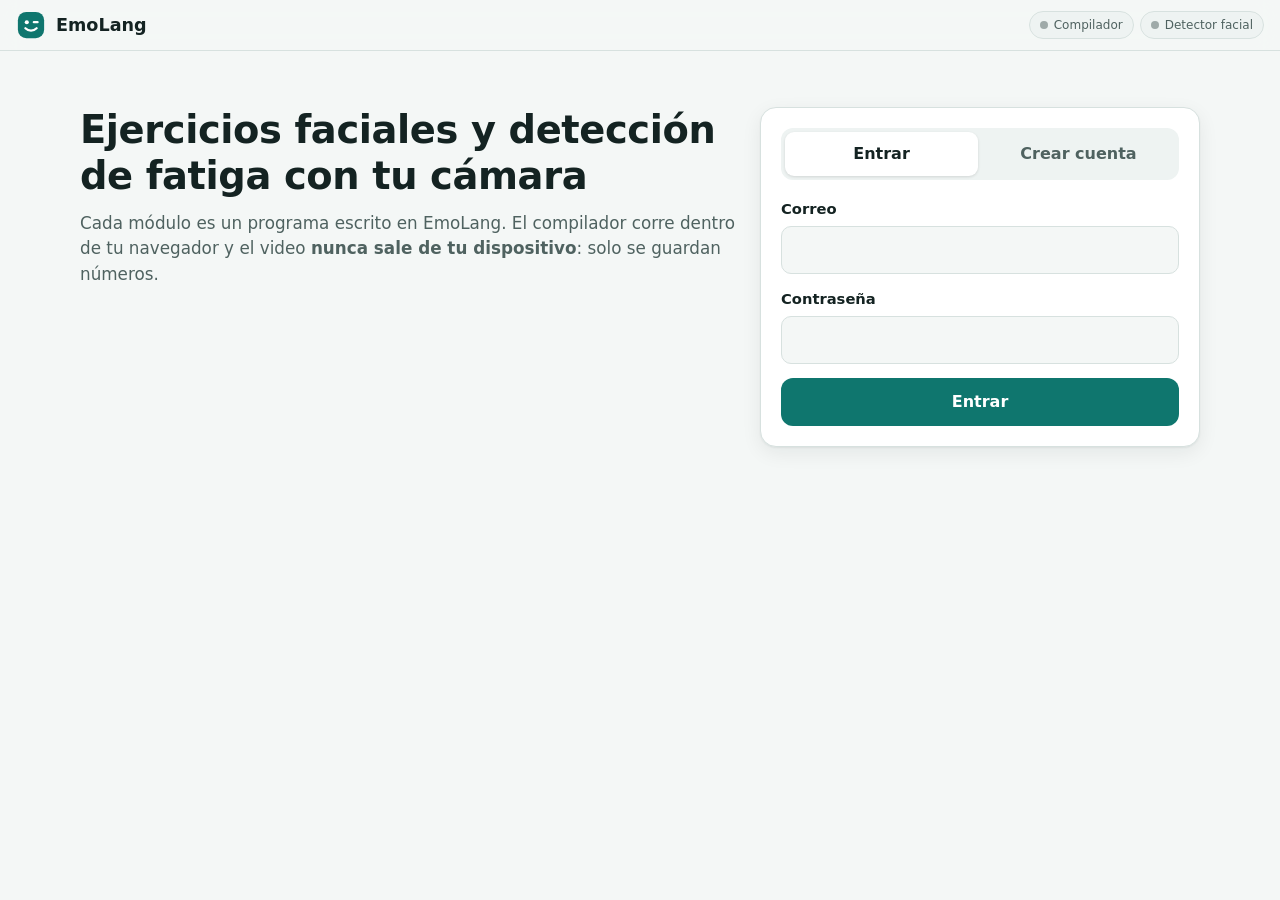
==== web/index.html @ 0f3e488f "Web con backend propio: cámara, terapia y conducción en celular, tablet y PC - emolang/web.py: puent" ====
<!doctype html>
<html lang="es">
<head>
  <meta charset="utf-8">
  <meta name="viewport" content="width=device-width, initial-scale=1, viewport-fit=cover">
  <meta name="version" content="__VERSION__">
  <meta name="description" content="EmoLang: terapia facial y detección de fatiga con la cámara de tu dispositivo. El video nunca sale de tu equipo.">
  <meta name="theme-color" content="#0f766e" media="(prefers-color-scheme: light)">
  <meta name="theme-color" content="#0b1416" media="(prefers-color-scheme: dark)">
  <title>EmoLang</title>
  <link rel="icon" href="icono.svg" type="image/svg+xml">
  <link rel="manifest" href="manifest.webmanifest">
  <link rel="stylesheet" href="estilos.css?v=__VERSION__">
</head>
<body>
  <header class="barra">
    <a class="marca" href="#" data-ir="inicio" aria-label="EmoLang, inicio">
      <svg class="marca__logo" viewBox="0 0 32 32" aria-hidden="true"><use href="#logo"/></svg>
      <span>EmoLang</span>
    </a>
    <div class="barra__derecha">
      <div class="carga" id="carga" aria-live="polite">
        <span class="chip" id="chip-motor" data-estado="cargando">Compilador</span>
        <span class="chip" id="chip-detector" data-estado="cargando">Detector facial</span>
      </div>
      <div class="cuenta" id="cuenta" hidden>
        <span class="cuenta__nombre" id="cuenta-nombre"></span>
        <button class="boton boton--texto boton--chico" id="boton-salir">Salir</button>
      </div>
    </div>
  </header>

  <main>
    <!-- ============================================================ ACCESO -->
    <section id="acceso" class="pantalla" hidden>
      <div class="acceso">
        <div class="acceso__intro">
          <h1>Ejercicios faciales y detección de fatiga con tu cámara</h1>
          <p class="intro__texto">Cada módulo es un programa escrito en EmoLang. El compilador corre dentro de tu navegador y el video <strong>nunca sale de tu dispositivo</strong>: solo se guardan números.</p>
        </div>
        <div class="acceso__tarjeta">
          <div class="pestanas" role="tablist">
            <button role="tab" id="tab-entrar" aria-selected="true" aria-controls="form-entrar">Entrar</button>
            <button role="tab" id="tab-registro" aria-selected="false" aria-controls="form-registro">Crear cuenta</button>
          </div>

          <form id="form-entrar" class="formulario" role="tabpanel" aria-labelledby="tab-entrar" novalidate>
            <label class="campo"><span>Correo</span><input name="correo" type="email" autocomplete="email" required></label>
            <label class="campo"><span>Contraseña</span><input name="contrasena" type="password" autocomplete="current-password" required></label>
            <p class="formulario__error" role="alert" hidden></p>
            <button class="boton boton--primario" type="submit">Entrar</button>
          </form>

          <form id="form-registro" class="formulario" role="tabpanel" aria-labelledby="tab-registro" novalidate hidden>
            <fieldset class="roles">
              <legend>Tipo de usuario</legend>
              <label class="rol">
                <input type="radio" name="rol" value="terapia" required>
                <span class="rol__caja">
                  <svg viewBox="0 0 24 24" aria-hidden="true"><use href="#i-sonrisa"/></svg>
                  <strong>Terapia facial</strong>
                  <small>Rutina de ejercicios y simetría</small>
                </span>
              </label>
              <label class="rol">
                <input type="radio" name="rol" value="conductor" required>
                <span class="rol__caja">
                  <svg viewBox="0 0 24 24" aria-hidden="true"><use href="#i-volante"/></svg>
                  <strong>Conductor</strong>
                  <small>Detección de fatiga y alarmas</small>
                </span>
              </label>
            </fieldset>
            <label class="campo"><span>Nombre</span><input name="nombre" autocomplete="name" maxlength="80" required></label>
            <label class="campo"><span>Correo</span><input name="correo" type="email" autocomplete="email" required></label>
            <label class="campo"><span>Contraseña <small>(mínimo 8 caracteres)</small></span><input name="contrasena" type="password" autocomplete="new-password" minlength="8" required></label>
            <label class="casilla">
              <input type="checkbox" name="consentimiento" required>
              <span>Acepto que se guarden mi nombre, mi correo y los resultados numéricos de mis sesiones. El video nunca se graba ni se envía. Puedo borrar mis datos cuando quiera.</span>
            </label>
            <p class="formulario__error" role="alert" hidden></p>
            <button class="boton boton--primario" type="submit">Crear cuenta</button>
          </form>
        </div>
      </div>
    </section>

    <!-- ============================================================ INICIO -->
    <section id="inicio" class="pantalla" hidden>
      <div class="intro">
        <p class="intro__saludo" id="saludo"></p>
        <h1 id="inicio-titulo">Tu panel</h1>
        <p class="intro__texto" id="inicio-texto"></p>
      </div>

      <div class="tarjetas" id="estadisticas" hidden></div>

      <div class="modulos">
        <article class="modulo" data-modulo="terapia">
          <div class="modulo__icono" aria-hidden="true"><svg viewBox="0 0 24 24"><use href="#i-sonrisa"/></svg></div>
          <h2>Terapia facial</h2>
          <p>Rutina guiada de tres ejercicios: sonreír, levantar las cejas y cerrar los ojos, cinco veces cada uno. Mide qué tan parejo se mueve cada lado de la cara.</p>
          <ul class="modulo__datos">
            <li>15 repeticiones · 3 a 5 minutos</li>
            <li>Simetría izquierda / derecha</li>
          </ul>
          <div class="modulo__acciones">
            <button class="boton boton--primario" data-iniciar="terapia">Comenzar rutina</button>
            <button class="boton boton--texto" data-ver-programa="terapia">Ver programa</button>
          </div>
        </article>

        <article class="modulo" data-modulo="conduccion">
          <div class="modulo__icono modulo__icono--ambar" aria-hidden="true"><svg viewBox="0 0 24 24"><use href="#i-volante"/></svg></div>
          <h2>Conducción</h2>
          <p>Vigila señales de cansancio: ojos cerrados demasiado tiempo, bostezos, cabeceos y mirar a otro lado. Suena una alarma cuando hay riesgo.</p>
          <ul class="modulo__datos">
            <li>Microsueño, bostezo, cabeceo, distracción</li>
            <li>PERCLOS: % del último minuto con ojos cerrados</li>
          </ul>
          <div class="modulo__acciones">
            <button class="boton boton--primario" data-iniciar="conduccion">Comenzar monitoreo</button>
            <button class="boton boton--texto" data-ver-programa="conduccion">Ver programa</button>
          </div>
        </article>
      </div>

      <div class="opciones">
        <label class="interruptor">
          <input type="checkbox" id="opcion-voz" checked>
          <span class="interruptor__pista" aria-hidden="true"></span>
          <span>Guía por voz <small>(útil al cerrar los ojos)</small></span>
        </label>
      </div>

      <section class="historial" id="historial">
        <div class="historial__cabeza">
          <h2 id="historial-titulo">Tus sesiones</h2>
          <button class="boton boton--texto boton--chico" id="borrar-historial">Borrar mis sesiones</button>
        </div>
        <ul class="historial__lista" id="historial-lista"></ul>
        <p class="historial__vacio" id="historial-vacio">Todavía no tienes sesiones guardadas.</p>
      </section>

      <p class="cuenta__borrar"><button class="boton boton--texto boton--chico" id="borrar-cuenta">Borrar mi cuenta y todos mis datos</button></p>

      <p class="aviso">Prototipo académico del proyecto integrador de Lenguajes y Autómatas II (TecNM, Instituto Tecnológico de Oaxaca). El módulo de terapia es un apoyo para dar seguimiento a los ejercicios: no diagnostica ni sustituye a un profesional de la salud. El de conducción no sustituye el descanso.</p>
    </section>

    <!-- ============================================================ SESIÓN -->
    <section id="sesion" class="pantalla" hidden>
      <div class="sesion">
        <div class="escenario" id="escenario">
          <video id="video" playsinline muted></video>
          <canvas id="lienzo" aria-hidden="true"></canvas>
          <div class="escenario__capa" id="capa" hidden>
            <div class="anillo" id="anillo" aria-hidden="true"></div>
            <p id="capa-texto">Preparando…</p>
          </div>
          <div class="alarma" id="alarma" hidden role="alert">
            <svg viewBox="0 0 24 24" aria-hidden="true"><use href="#i-alerta"/></svg>
            <p id="alarma-texto"></p>
          </div>
          <div class="escenario__barra">
            <span class="reloj" id="reloj">0:00</span>
            <button class="boton-icono" id="boton-voz" aria-pressed="true" aria-label="Guía por voz">
              <svg viewBox="0 0 24 24" aria-hidden="true"><use href="#i-voz"/></svg>
            </button>
            <button class="boton-icono" id="boton-recalibrar" aria-label="Volver a calibrar">
              <svg viewBox="0 0 24 24" aria-hidden="true"><use href="#i-recalibrar"/></svg>
            </button>
          </div>
        </div>

        <div class="panel">
          <div class="instruccion" id="instruccion" aria-live="polite">Preparando…</div>

          <!-- terapia -->
          <div class="bloque" id="panel-terapia" hidden>
            <ol class="ejercicios" id="ejercicios"></ol>
          </div>

          <!-- conducción -->
          <div class="bloque" id="panel-conduccion" hidden>
            <div class="estado-conductor" id="estado-conductor" data-estado="normal">
              <span class="estado-conductor__punto" aria-hidden="true"></span>
              <span id="estado-conductor-texto">Atento</span>
            </div>
            <dl class="contadores" id="contadores"></dl>
          </div>

          <div class="bloque">
            <h3 class="bloque__titulo">En este momento</h3>
            <div class="medidores" id="medidores"></div>
          </div>

          <div class="bloque" id="bloque-notas" hidden>
            <h3 class="bloque__titulo">Notas de la sesión</h3>
            <ul class="notas" id="notas"></ul>
          </div>

          <div class="panel__acciones">
            <button class="boton boton--primario" id="boton-terminar">Terminar y ver resultados</button>
          </div>
        </div>
      </div>
    </section>

    <!-- ============================================================ RESULTADOS -->
    <section id="resultados" class="pantalla" hidden>
      <div class="resultados">
        <div class="resultados__cabeza">
          <p class="resultados__fecha" id="res-fecha"></p>
          <h1 id="res-titulo">Resultados</h1>
        </div>
        <div class="tarjetas" id="res-tarjetas"></div>
        <div id="res-detalle"></div>
        <details class="bitacora">
          <summary>Bitácora de eventos (<span id="res-n-eventos">0</span>)</summary>
          <div class="tabla-desliza">
            <table>
              <thead><tr><th scope="col">Tiempo</th><th scope="col">Tipo</th><th scope="col">Detalle</th></tr></thead>
              <tbody id="res-bitacora"></tbody>
            </table>
          </div>
        </details>
        <div class="resultados__acciones">
          <button class="boton boton--primario" id="boton-csv">Descargar bitácora (CSV)</button>
          <button class="boton boton--secundario" id="boton-otra">Otra sesión</button>
          <button class="boton boton--texto" data-ir="inicio">Inicio</button>
        </div>
        <p class="aviso">Se guarda en tu cuenta un resumen numérico de la sesión y su bitácora; nunca el video.</p>
      </div>
    </section>
  </main>

  <dialog class="dialogo" id="dialogo-programa" aria-labelledby="dialogo-titulo">
    <div class="dialogo__cabeza">
      <h2 id="dialogo-titulo">Programa</h2>
      <button class="boton-icono" data-cerrar aria-label="Cerrar"><svg viewBox="0 0 24 24" aria-hidden="true"><use href="#i-cerrar"/></svg></button>
    </div>
    <p class="dialogo__nota">Este es el código EmoLang que el compilador traduce a autómatas y cuádruplas dentro de tu navegador.</p>
    <pre class="codigo"><code id="dialogo-codigo"></code></pre>
  </dialog>

  <dialog class="dialogo" id="dialogo-error" aria-labelledby="error-titulo">
    <div class="dialogo__cabeza">
      <h2 id="error-titulo">No se pudo iniciar</h2>
      <button class="boton-icono" data-cerrar aria-label="Cerrar"><svg viewBox="0 0 24 24" aria-hidden="true"><use href="#i-cerrar"/></svg></button>
    </div>
    <p id="error-texto"></p>
    <div class="dialogo__acciones"><button class="boton boton--primario" data-cerrar>Entendido</button></div>
  </dialog>

  <svg width="0" height="0" style="position:absolute" aria-hidden="true">
    <symbol id="logo" viewBox="0 0 32 32"><rect x="2" y="2" width="28" height="28" rx="9" fill="currentColor"/><circle cx="11.5" cy="13" r="2.2" fill="#fff"/><path d="M19 13h4" stroke="#fff" stroke-width="2.4" stroke-linecap="round"/><path d="M10 19.5c3.4 3.4 8.6 3.4 12 0" fill="none" stroke="#fff" stroke-width="2.4" stroke-linecap="round"/></symbol>
    <symbol id="i-sonrisa" viewBox="0 0 24 24"><circle cx="12" cy="12" r="9" fill="none" stroke="currentColor" stroke-width="1.8"/><circle cx="9" cy="10" r="1.2" fill="currentColor"/><circle cx="15" cy="10" r="1.2" fill="currentColor"/><path d="M8 14.5c2.2 2.4 5.8 2.4 8 0" fill="none" stroke="currentColor" stroke-width="1.8" stroke-linecap="round"/></symbol>
    <symbol id="i-volante" viewBox="0 0 24 24"><circle cx="12" cy="12" r="9" fill="none" stroke="currentColor" stroke-width="1.8"/><circle cx="12" cy="12" r="2.2" fill="none" stroke="currentColor" stroke-width="1.8"/><path d="M3.5 11h6.3M14.2 11h6.3M12 14.2V21" stroke="currentColor" stroke-width="1.8" stroke-linecap="round"/></symbol>
    <symbol id="i-alerta" viewBox="0 0 24 24"><path d="M12 3 2 20h20L12 3Z" fill="none" stroke="currentColor" stroke-width="2" stroke-linejoin="round"/><path d="M12 10v4.5" stroke="currentColor" stroke-width="2" stroke-linecap="round"/><circle cx="12" cy="17.2" r="1.2" fill="currentColor"/></symbol>
    <symbol id="i-voz" viewBox="0 0 24 24"><path d="M4 9.5h3.5L12 5.5v13l-4.5-4H4z" fill="none" stroke="currentColor" stroke-width="1.8" stroke-linejoin="round"/><path d="M15.5 9a4 4 0 0 1 0 6M18 6.5a7.5 7.5 0 0 1 0 11" fill="none" stroke="currentColor" stroke-width="1.8" stroke-linecap="round"/></symbol>
    <symbol id="i-recalibrar" viewBox="0 0 24 24"><path d="M20 12a8 8 0 1 1-2.3-5.6M20 4v4.5h-4.5" fill="none" stroke="currentColor" stroke-width="1.8" stroke-linecap="round" stroke-linejoin="round"/></symbol>
    <symbol id="i-cerrar" viewBox="0 0 24 24"><path d="M6 6l12 12M18 6 6 18" stroke="currentColor" stroke-width="2" stroke-linecap="round"/></symbol>
  </svg>

  <script type="module" src="js/app.js?v=__VERSION__"></script>
</body>
</html>
---- web/estilos.css ----
/* EmoLang web: primero el celular; tablet y PC amplían el diseño. */
:root {
  --fondo: #f4f7f6;
  --superficie: #ffffff;
  --superficie-2: #eef3f2;
  --borde: #d7e1df;
  --texto: #142322;
  --texto-suave: #4f6260;
  --primario: #0f766e;
  --primario-fuerte: #0b5d57;
  --primario-claro: #d5efeb;
  --sobre-primario: #ffffff;
  --ambar: #b45309;
  --ambar-claro: #fdecd2;
  --rojo: #c62828;
  --rojo-claro: #fde4e4;
  --verde: #15803d;
  --sombra: 0 1px 2px rgb(16 35 34 / 6%), 0 6px 20px rgb(16 35 34 / 7%);
  --radio: 16px;
  --radio-chico: 10px;
  --fuente: system-ui, -apple-system, "Segoe UI", Roboto, "Helvetica Neue", Arial, sans-serif;
  --mono: ui-monospace, "SF Mono", "Cascadia Code", Consolas, "Liberation Mono", monospace;
  color-scheme: light;
}

@media (prefers-color-scheme: dark) {
  :root:not([data-theme="light"]) {
    --fondo: #0b1416;
    --superficie: #122023;
    --superficie-2: #18292d;
    --borde: #27403f;
    --texto: #e5efed;
    --texto-suave: #9db3b0;
    --primario: #2dd4bf;
    --primario-fuerte: #5eead4;
    --primario-claro: #123c39;
    --sobre-primario: #062522;
    --ambar: #fbbf24;
    --ambar-claro: #3a2a0c;
    --rojo: #f87171;
    --rojo-claro: #3d1515;
    --verde: #4ade80;
    --sombra: 0 1px 2px rgb(0 0 0 / 30%), 0 8px 24px rgb(0 0 0 / 25%);
    color-scheme: dark;
  }
}

:root[data-theme="dark"] {
  --fondo: #0b1416; --superficie: #122023; --superficie-2: #18292d; --borde: #27403f;
  --texto: #e5efed; --texto-suave: #9db3b0; --primario: #2dd4bf; --primario-fuerte: #5eead4;
  --primario-claro: #123c39; --sobre-primario: #062522; --ambar: #fbbf24; --ambar-claro: #3a2a0c;
  --rojo: #f87171; --rojo-claro: #3d1515; --verde: #4ade80; color-scheme: dark;
}

* { box-sizing: border-box; }
html { -webkit-text-size-adjust: 100%; }
body {
  margin: 0;
  background: var(--fondo);
  color: var(--texto);
  font: 16px/1.5 var(--fuente);
  min-height: 100dvh;
}
h1, h2, h3 { line-height: 1.2; margin: 0; }
button { font: inherit; color: inherit; }
[hidden] { display: none !important; }
:focus-visible { outline: 3px solid var(--primario); outline-offset: 2px; border-radius: 6px; }

/* ------------------------------------------------------------------ barra */
.barra {
  position: sticky; top: 0; z-index: 10;
  display: flex; align-items: center; justify-content: space-between; gap: 12px;
  padding: calc(10px + env(safe-area-inset-top)) max(16px, env(safe-area-inset-right)) 10px max(16px, env(safe-area-inset-left));
  background: color-mix(in srgb, var(--fondo) 88%, transparent);
  backdrop-filter: blur(10px);
  border-bottom: 1px solid var(--borde);
}
.marca { display: flex; align-items: center; gap: 10px; color: var(--texto); text-decoration: none; font-weight: 700; font-size: 1.1rem; }
.marca__logo { width: 30px; height: 30px; color: var(--primario); }
.carga { display: flex; gap: 6px; flex-wrap: wrap; justify-content: flex-end; }
.chip {
  display: inline-flex; align-items: center; gap: 6px;
  font-size: .75rem; padding: 4px 10px; border-radius: 999px;
  background: var(--superficie-2); color: var(--texto-suave); border: 1px solid var(--borde);
  white-space: nowrap;
}
.chip::before { content: ""; width: 8px; height: 8px; border-radius: 50%; background: currentColor; opacity: .5; }
.chip[data-estado="cargando"]::before { animation: latido 1s ease-in-out infinite; }
.chip[data-estado="listo"] { color: var(--verde); }
.chip[data-estado="listo"]::before { opacity: 1; }
.chip[data-estado="error"] { color: var(--rojo); }
@media (max-width: 420px) { .chip { font-size: .7rem; padding: 3px 8px; } }

main { padding: 0 max(16px, env(safe-area-inset-right)) calc(24px + env(safe-area-inset-bottom)) max(16px, env(safe-area-inset-left)); }
.pantalla { max-width: 1120px; margin: 0 auto; }

/* ------------------------------------------------------------------ botones */
.boton {
  display: inline-flex; align-items: center; justify-content: center; gap: 8px;
  min-height: 48px; padding: 10px 20px; border-radius: 12px; border: 1px solid transparent;
  font-weight: 600; cursor: pointer; text-decoration: none;
  transition: background-color .15s, transform .05s;
}
.boton:active { transform: translateY(1px); }
.boton:disabled { opacity: .55; cursor: progress; }
.boton--primario { background: var(--primario); color: var(--sobre-primario); }
.boton--primario:hover { background: var(--primario-fuerte); }
.boton--secundario { background: var(--superficie); border-color: var(--borde); }
.boton--secundario:hover { background: var(--superficie-2); }
.boton--texto { background: transparent; color: var(--primario); padding-inline: 12px; }
.boton--texto:hover { background: var(--primario-claro); }
.boton--chico { min-height: 36px; font-size: .9rem; }
.boton-icono {
  display: inline-grid; place-items: center; width: 44px; height: 44px; border-radius: 12px;
  background: rgb(0 0 0 / 45%); color: #fff; border: 0; cursor: pointer;
}
.boton-icono svg { width: 22px; height: 22px; }
.boton-icono[aria-pressed="false"] { opacity: .55; }
.dialogo .boton-icono { background: var(--superficie-2); color: var(--texto); }

/* ------------------------------------------------------------------ inicio */
.intro { padding: 28px 0 8px; max-width: 720px; }
.intro h1 { font-size: clamp(1.6rem, 4.5vw, 2.4rem); letter-spacing: -.01em; }
.intro__texto { color: var(--texto-suave); font-size: 1.05rem; margin: 12px 0 0; }

.modulos { display: grid; gap: 16px; margin-top: 24px; }
@media (min-width: 760px) { .modulos { grid-template-columns: 1fr 1fr; } }
.modulo {
  display: flex; flex-direction: column; gap: 10px;
  background: var(--superficie); border: 1px solid var(--borde); border-radius: var(--radio);
  padding: 20px; box-shadow: var(--sombra);
}
.modulo h2 { font-size: 1.35rem; }
.modulo p { margin: 0; color: var(--texto-suave); }
.modulo__icono { width: 48px; height: 48px; border-radius: 14px; display: grid; place-items: center; background: var(--primario-claro); color: var(--primario); }
.modulo__icono--ambar { background: var(--ambar-claro); color: var(--ambar); }
.modulo__icono svg { width: 28px; height: 28px; }
.modulo__datos { margin: 0; padding: 0; list-style: none; display: flex; flex-wrap: wrap; gap: 6px; }
.modulo__datos li { font-size: .82rem; background: var(--superficie-2); border-radius: 999px; padding: 4px 10px; color: var(--texto-suave); }
.modulo__acciones { display: flex; flex-wrap: wrap; gap: 8px; margin-top: auto; padding-top: 6px; }
.modulo__acciones .boton--primario { flex: 1 1 200px; }

.opciones { margin: 20px 0 0; }
.interruptor { display: inline-flex; align-items: center; gap: 12px; cursor: pointer; min-height: 44px; }
.interruptor input { position: absolute; opacity: 0; width: 1px; height: 1px; }
.interruptor__pista { width: 46px; height: 28px; border-radius: 999px; background: var(--borde); position: relative; transition: background-color .2s; flex: none; }
.interruptor__pista::after { content: ""; position: absolute; top: 3px; left: 3px; width: 22px; height: 22px; border-radius: 50%; background: #fff; box-shadow: 0 1px 3px rgb(0 0 0 / 30%); transition: transform .2s; }
.interruptor input:checked + .interruptor__pista { background: var(--primario); }
.interruptor input:checked + .interruptor__pista::after { transform: translateX(18px); }
.interruptor input:focus-visible + .interruptor__pista { outline: 3px solid var(--primario); outline-offset: 2px; }
.interruptor small { color: var(--texto-suave); }

.historial { margin-top: 28px; }
.historial__cabeza { display: flex; align-items: center; justify-content: space-between; gap: 12px; margin-bottom: 10px; }
.historial__cabeza h2 { font-size: 1.1rem; }
.historial__lista { list-style: none; margin: 0; padding: 0; display: grid; gap: 8px; }
.historial__lista button {
  width: 100%; display: flex; align-items: center; justify-content: space-between; gap: 12px; text-align: left;
  background: var(--superficie); border: 1px solid var(--borde); border-radius: var(--radio-chico);
  padding: 12px 14px; cursor: pointer; min-height: 56px;
}
.historial__lista button:hover { background: var(--superficie-2); }
.historial__lista small { color: var(--texto-suave); display: block; }
.historial__lista .valor { font-weight: 700; white-space: nowrap; }

.aviso { color: var(--texto-suave); font-size: .82rem; margin: 28px 0 0; max-width: 760px; }

/* ------------------------------------------------------------------ sesión */
.sesion { display: grid; gap: 16px; padding-top: 16px; }
@media (min-width: 900px) {
  .sesion { grid-template-columns: minmax(0, 1.45fr) minmax(320px, 1fr); align-items: start; }
  .escenario { position: sticky; top: 76px; }
}
/* celular o tablet acostados: video y panel lado a lado */
@media (orientation: landscape) and (max-height: 560px) {
  .sesion { grid-template-columns: minmax(0, 1fr) minmax(260px, 1fr); gap: 12px; padding-top: 10px; }
  .escenario { position: sticky; top: 64px; max-height: calc(100dvh - 80px); }
}

.escenario {
  position: relative; overflow: hidden; border-radius: var(--radio);
  background: #000; aspect-ratio: 4 / 3; box-shadow: var(--sombra);
}
@media (max-width: 600px) and (orientation: portrait) { .escenario { aspect-ratio: 3 / 4; max-height: 48dvh; width: 100%; margin-inline: auto; } }
.escenario video, .escenario canvas {
  position: absolute; inset: 0; width: 100%; height: 100%; object-fit: cover;
  transform: scaleX(-1);       /* espejo: se ve como en un espejo */
}
.escenario__barra {
  position: absolute; top: 10px; left: 10px; right: 10px;
  display: flex; align-items: center; gap: 8px;
}
.reloj {
  margin-right: auto; font-variant-numeric: tabular-nums; font-weight: 700; color: #fff;
  background: rgb(0 0 0 / 45%); padding: 6px 12px; border-radius: 10px; font-size: .95rem;
}
.escenario__capa {
  position: absolute; inset: 0; display: flex; flex-direction: column; align-items: center; justify-content: center; gap: 16px;
  background: rgb(5 15 15 / 55%); color: #fff; text-align: center; padding: 24px;
  font-size: clamp(1.05rem, 3vw, 1.35rem); font-weight: 600;
}
.escenario__capa p { margin: 0; max-width: 28ch; }
.anillo {
  --avance: 0;
  width: 84px; height: 84px; border-radius: 50%;
  background: conic-gradient(#5eead4 calc(var(--avance) * 1turn), rgb(255 255 255 / 20%) 0);
  -webkit-mask: radial-gradient(farthest-side, transparent 72%, #000 73%);
  mask: radial-gradient(farthest-side, transparent 72%, #000 73%);
}
.alarma {
  position: absolute; inset: 0; display: flex; flex-direction: column; align-items: center; justify-content: center; gap: 12px;
  background: rgb(198 40 40 / 72%); color: #fff; text-align: center; padding: 24px;
  border: 6px solid #fff; border-radius: var(--radio);
  animation: destello 1s steps(2, jump-none) infinite;
}
.alarma svg { width: 64px; height: 64px; }
.alarma p { margin: 0; font-size: clamp(1.4rem, 5vw, 2.2rem); font-weight: 800; max-width: 18ch; }
@media (prefers-reduced-motion: reduce) { .alarma { animation: none; } .chip::before { animation: none !important; } }

.panel { display: grid; gap: 14px; }
.instruccion {
  background: var(--primario); color: var(--sobre-primario);
  border-radius: var(--radio); padding: 18px 20px;
  font-size: clamp(1.3rem, 4.2vw, 1.8rem); font-weight: 700; line-height: 1.25;
  min-height: 72px; display: flex; align-items: center;
}
.instruccion[data-tono="ambar"] { background: var(--ambar); color: #fff; }
.instruccion[data-tono="rojo"] { background: var(--rojo); color: #fff; }
.instruccion[data-tono="exito"] { background: var(--verde); color: #fff; }

.bloque { background: var(--superficie); border: 1px solid var(--borde); border-radius: var(--radio); padding: 16px; }
.bloque__titulo { font-size: .8rem; text-transform: uppercase; letter-spacing: .06em; color: var(--texto-suave); margin-bottom: 12px; }

.ejercicios { list-style: none; margin: 0; padding: 0; display: grid; gap: 10px; }
.ejercicio {
  display: grid; grid-template-columns: 1fr auto; align-items: center; gap: 6px 12px;
  padding: 10px 12px; border-radius: var(--radio-chico); border: 2px solid transparent;
}
.ejercicio[data-actual="si"] { border-color: var(--primario); background: var(--primario-claro); }
.ejercicio[data-hecho="si"] { opacity: .8; }
.ejercicio__nombre { font-weight: 700; }
.ejercicio__sim { font-size: .85rem; color: var(--texto-suave); text-align: right; font-variant-numeric: tabular-nums; }
.puntos { grid-column: 1 / -1; display: flex; gap: 6px; }
.punto { flex: 1; height: 10px; border-radius: 999px; background: var(--borde); }
.punto[data-lleno="si"] { background: var(--primario); }
.punto[data-asimetrico="si"] { background: var(--ambar); }

.estado-conductor {
  display: flex; align-items: center; gap: 12px; font-size: 1.4rem; font-weight: 800;
  padding: 6px 4px 14px;
}
.estado-conductor__punto { width: 18px; height: 18px; border-radius: 50%; background: var(--verde); box-shadow: 0 0 0 6px color-mix(in srgb, var(--verde) 20%, transparent); }
.estado-conductor[data-estado="somnoliento"] .estado-conductor__punto,
.estado-conductor[data-estado="distraido"] .estado-conductor__punto { background: var(--ambar); box-shadow: 0 0 0 6px color-mix(in srgb, var(--ambar) 22%, transparent); }
.estado-conductor[data-estado="alerta"] .estado-conductor__punto { background: var(--rojo); box-shadow: 0 0 0 6px color-mix(in srgb, var(--rojo) 25%, transparent); }
.contadores { display: grid; grid-template-columns: repeat(auto-fill, minmax(110px, 1fr)); gap: 8px; margin: 0; }
.contadores div { background: var(--superficie-2); border-radius: var(--radio-chico); padding: 10px 12px; }
.contadores dt { font-size: .8rem; color: var(--texto-suave); }
.contadores dd { margin: 0; font-size: 1.5rem; font-weight: 800; font-variant-numeric: tabular-nums; }

.medidores { display: grid; gap: 12px; }
.medidor { display: grid; grid-template-columns: 1fr auto; gap: 4px 10px; align-items: baseline; }
.medidor__nombre { font-weight: 600; font-size: .95rem; }
.medidor__valor { font-variant-numeric: tabular-nums; color: var(--texto-suave); font-size: .9rem; }
.medidor__pista { grid-column: 1 / -1; position: relative; height: 12px; border-radius: 999px; background: var(--superficie-2); overflow: hidden; }
.medidor__barra { position: absolute; inset: 0 auto 0 0; width: 0; background: var(--texto-suave); border-radius: 999px; transition: width .12s linear; }
.medidor[data-activo="si"] .medidor__barra { background: var(--primario); }
.medidor[data-alto="si"] .medidor__barra { background: var(--ambar); }
.medidor__umbral { position: absolute; top: -2px; bottom: -2px; width: 3px; background: var(--texto); opacity: .65; border-radius: 2px; }
.medidor__nota { grid-column: 1 / -1; font-size: .75rem; color: var(--texto-suave); }

.notas { list-style: none; margin: 0; padding: 0; display: grid; gap: 6px; font-size: .92rem; }
.notas li { display: flex; gap: 10px; }
.notas time { color: var(--texto-suave); font-variant-numeric: tabular-nums; flex: none; }

.panel__acciones { display: grid; }

/* ------------------------------------------------------------------ resultados */
.resultados { padding-top: 24px; display: grid; gap: 18px; max-width: 900px; }
.resultados__fecha { margin: 0 0 4px; color: var(--texto-suave); }
.resultados__cabeza h1 { font-size: clamp(1.5rem, 4vw, 2.1rem); }
.tarjetas { display: grid; grid-template-columns: repeat(auto-fit, minmax(150px, 1fr)); gap: 10px; }
.tarjeta { background: var(--superficie); border: 1px solid var(--borde); border-radius: var(--radio); padding: 14px 16px; }
.tarjeta__dato { font-size: 1.9rem; font-weight: 800; font-variant-numeric: tabular-nums; line-height: 1.1; }
.tarjeta__nombre { color: var(--texto-suave); font-size: .88rem; }
.resumen-ejercicios { display: grid; gap: 12px; }
@media (min-width: 700px) { .resumen-ejercicios { grid-template-columns: repeat(3, 1fr); } }
.resumen-ej { background: var(--superficie); border: 1px solid var(--borde); border-radius: var(--radio); padding: 16px; display: grid; gap: 10px; }
.resumen-ej h3 { font-size: 1.1rem; }
.resumen-ej dl { margin: 0; display: grid; grid-template-columns: 1fr auto; gap: 4px 12px; font-size: .92rem; }
.resumen-ej dt { color: var(--texto-suave); }
.resumen-ej dd { margin: 0; font-weight: 700; font-variant-numeric: tabular-nums; text-align: right; }
.barras { display: flex; align-items: flex-end; gap: 6px; height: 90px; padding-top: 6px; border-bottom: 1px solid var(--borde); position: relative; }
.barras__linea { position: absolute; left: 0; right: 0; z-index: 1; border-top: 2px dashed var(--ambar); pointer-events: none; }
.barras__b { flex: 1; background: var(--primario); border-radius: 6px 6px 0 0; min-height: 3px; position: relative; }
.barras__b[data-asimetrico="si"] { background: var(--ambar); }
.leyenda { font-size: .78rem; color: var(--texto-suave); margin: 0; }
.tabla-simple { width: 100%; border-collapse: collapse; background: var(--superficie); border: 1px solid var(--borde); border-radius: var(--radio); overflow: hidden; }
.tabla-simple th, .tabla-simple td { padding: 10px 14px; text-align: left; border-bottom: 1px solid var(--borde); }
.tabla-simple td:last-child, .tabla-simple th:last-child { text-align: right; font-variant-numeric: tabular-nums; }
.tabla-simple tr:last-child td { border-bottom: 0; }
.bitacora { background: var(--superficie); border: 1px solid var(--borde); border-radius: var(--radio); padding: 4px 16px; }
.bitacora summary { cursor: pointer; padding: 12px 0; font-weight: 600; min-height: 44px; }
.tabla-desliza { overflow-x: auto; max-height: 360px; overflow-y: auto; margin-bottom: 12px; }
.bitacora table { width: 100%; border-collapse: collapse; font-size: .88rem; }
.bitacora th, .bitacora td { text-align: left; padding: 6px 8px; border-bottom: 1px solid var(--borde); white-space: nowrap; }
.bitacora td:last-child { white-space: normal; }
.bitacora th { position: sticky; top: 0; background: var(--superficie); }
.resultados__acciones { display: flex; flex-wrap: wrap; gap: 10px; }
.resultados__acciones .boton--primario { flex: 1 1 240px; }

/* ------------------------------------------------------------------ diálogos */
.dialogo {
  width: min(760px, calc(100vw - 24px)); max-height: calc(100dvh - 24px);
  border: 1px solid var(--borde); border-radius: var(--radio); padding: 18px;
  background: var(--superficie); color: var(--texto); box-shadow: 0 20px 60px rgb(0 0 0 / 35%);
}
.dialogo::backdrop { background: rgb(4 12 12 / 55%); }
.dialogo__cabeza { display: flex; align-items: center; justify-content: space-between; gap: 12px; }
.dialogo__nota { color: var(--texto-suave); font-size: .9rem; }
.dialogo__acciones { display: flex; justify-content: flex-end; margin-top: 12px; }
.codigo {
  margin: 0; padding: 14px; border-radius: var(--radio-chico); background: var(--superficie-2);
  font: .82rem/1.55 var(--mono); overflow: auto; max-height: 65dvh; white-space: pre;
}
.codigo .c { color: var(--texto-suave); font-style: italic; }
.codigo .k { color: var(--primario); font-weight: 700; }
.codigo .s { color: var(--ambar); }

@keyframes latido { 50% { opacity: .15; } }
@keyframes destello { 50% { background: rgb(198 40 40 / 45%); } }

/* ------------------------------------------------------------------ cuentas y roles */
.barra__derecha { display: flex; align-items: center; gap: 12px; flex-wrap: wrap; justify-content: flex-end; }
.cuenta { display: flex; align-items: center; gap: 4px; }
.cuenta__nombre { font-weight: 600; font-size: .9rem; max-width: 16ch; overflow: hidden; text-overflow: ellipsis; white-space: nowrap; }
@media (max-width: 520px) { .carga { display: none; } }
.cuenta__borrar { margin: 20px 0 0; }

.acceso { display: grid; gap: 24px; padding-top: 28px; align-items: start; }
@media (min-width: 900px) { .acceso { grid-template-columns: 1fr minmax(380px, 440px); padding-top: 56px; } }
.acceso__intro h1 { font-size: clamp(1.6rem, 4.5vw, 2.4rem); letter-spacing: -.01em; }
.acceso__tarjeta { background: var(--superficie); border: 1px solid var(--borde); border-radius: var(--radio); padding: 20px; box-shadow: var(--sombra); }
.pestanas { display: grid; grid-template-columns: 1fr 1fr; gap: 4px; background: var(--superficie-2); border-radius: 12px; padding: 4px; margin-bottom: 18px; }
.pestanas button { min-height: 44px; border: 0; border-radius: 9px; background: transparent; font-weight: 600; cursor: pointer; color: var(--texto-suave); }
.pestanas button[aria-selected="true"] { background: var(--superficie); color: var(--texto); box-shadow: 0 1px 3px rgb(0 0 0 / 12%); }
.formulario { display: grid; gap: 14px; }
.campo { display: grid; gap: 6px; font-weight: 600; font-size: .92rem; }
.campo small { font-weight: 400; color: var(--texto-suave); }
.campo input {
  font: inherit; font-weight: 400; min-height: 48px; padding: 10px 14px; border-radius: 10px;
  border: 1px solid var(--borde); background: var(--fondo); color: var(--texto);
}
.campo input:focus-visible { outline: 3px solid var(--primario); outline-offset: 0; }
.casilla { display: flex; gap: 10px; align-items: flex-start; font-size: .88rem; color: var(--texto-suave); cursor: pointer; }
.casilla input { width: 22px; height: 22px; margin: 1px 0 0; flex: none; accent-color: var(--primario); }
.formulario__error { margin: 0; padding: 10px 12px; border-radius: 10px; background: var(--rojo-claro); color: var(--rojo); font-weight: 600; font-size: .92rem; }
.roles { border: 0; padding: 0; margin: 0; display: grid; grid-template-columns: 1fr 1fr; gap: 10px; }
.roles legend { font-weight: 600; font-size: .92rem; margin-bottom: 8px; padding: 0; }
.rol { cursor: pointer; }
.rol input { position: absolute; opacity: 0; width: 1px; height: 1px; }
.rol__caja { display: grid; gap: 4px; height: 100%; padding: 12px; border: 2px solid var(--borde); border-radius: 12px; }
.rol__caja svg { width: 28px; height: 28px; color: var(--primario); }
.rol__caja small { color: var(--texto-suave); font-size: .8rem; }
.rol input:checked + .rol__caja { border-color: var(--primario); background: var(--primario-claro); }
.rol input:focus-visible + .rol__caja { outline: 3px solid var(--primario); outline-offset: 2px; }
.intro__saludo { margin: 0 0 4px; color: var(--texto-suave); font-weight: 600; }
#estadisticas { margin-top: 20px; }
.modulos--uno { grid-template-columns: 1fr !important; max-width: 640px; }
.historial__vacio { color: var(--texto-suave); margin: 0; }
.historial__lista:not(:empty) + .historial__vacio { display: none; }
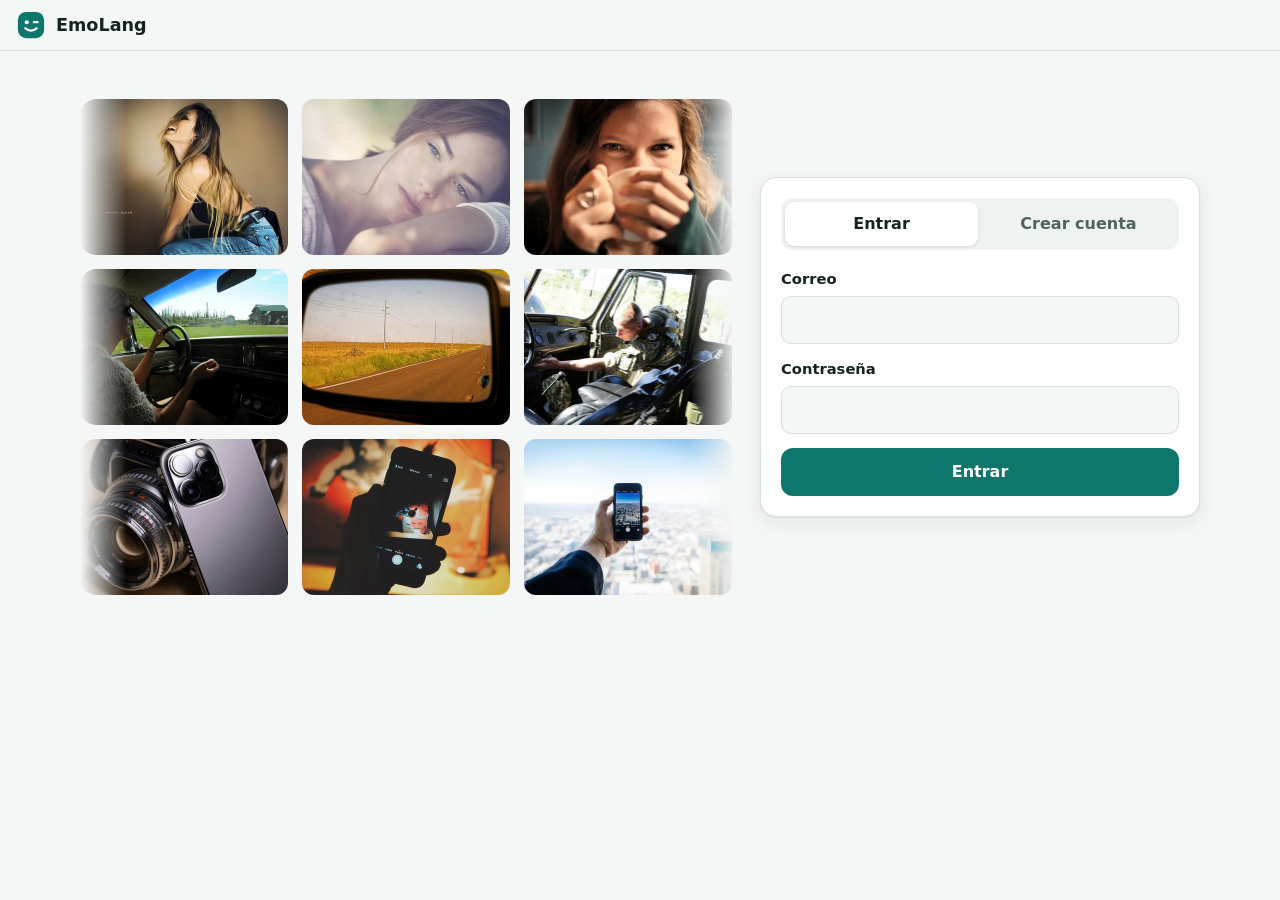
==== commit 26fa2b83: "Reporte de la fase 3, galería del acceso y ajustes de audio en el celular - reporte/generar_fase3.py" ====
--- a/web/index.html
+++ b/web/index.html
@@ -19,10 +19,6 @@
       <span>EmoLang</span>
     </a>
     <div class="barra__derecha">
-      <div class="carga" id="carga" aria-live="polite">
-        <span class="chip" id="chip-motor" data-estado="cargando">Compilador</span>
-        <span class="chip" id="chip-detector" data-estado="cargando">Detector facial</span>
-      </div>
       <div class="cuenta" id="cuenta" hidden>
         <span class="cuenta__nombre" id="cuenta-nombre"></span>
         <button class="boton boton--texto boton--chico" id="boton-salir">Salir</button>
@@ -34,10 +30,11 @@
     <!-- ============================================================ ACCESO -->
     <section id="acceso" class="pantalla" hidden>
       <div class="acceso">
-        <div class="acceso__intro">
-          <h1>Ejercicios faciales y detección de fatiga con tu cámara</h1>
-          <p class="intro__texto">Cada módulo es un programa escrito en EmoLang. El compilador corre dentro de tu navegador y el video <strong>nunca sale de tu dispositivo</strong>: solo se guardan números.</p>
-        </div>
+        <section class="galeria" id="galeria" aria-label="EmoLang: terapia facial, conducción y tecnología">
+          <div class="galeria__fila" data-grupo="rostros" data-sentido="derecha"></div>
+          <div class="galeria__fila" data-grupo="manejo" data-sentido="izquierda"></div>
+          <div class="galeria__fila" data-grupo="tecnologia" data-sentido="derecha"></div>
+        </section>
         <div class="acceso__tarjeta">
           <div class="pestanas" role="tablist">
             <button role="tab" id="tab-entrar" aria-selected="true" aria-controls="form-entrar">Entrar</button>
@@ -82,6 +79,7 @@
             <button class="boton boton--primario" type="submit">Crear cuenta</button>
           </form>
         </div>
+
       </div>
     </section>
 
--- a/web/estilos.css
+++ b/web/estilos.css
@@ -338,8 +338,7 @@
 .cuenta__borrar { margin: 20px 0 0; }
 
 .acceso { display: grid; gap: 24px; padding-top: 28px; align-items: start; }
-@media (min-width: 900px) { .acceso { grid-template-columns: 1fr minmax(380px, 440px); padding-top: 56px; } }
-.acceso__intro h1 { font-size: clamp(1.6rem, 4.5vw, 2.4rem); letter-spacing: -.01em; }
+@media (min-width: 900px) { .acceso { grid-template-columns: minmax(0, 1fr) minmax(380px, 440px); padding-top: 48px; align-items: center; } }
 .acceso__tarjeta { background: var(--superficie); border: 1px solid var(--borde); border-radius: var(--radio); padding: 20px; box-shadow: var(--sombra); }
 .pestanas { display: grid; grid-template-columns: 1fr 1fr; gap: 4px; background: var(--superficie-2); border-radius: 12px; padding: 4px; margin-bottom: 18px; }
 .pestanas button { min-height: 44px; border: 0; border-radius: 9px; background: transparent; font-weight: 600; cursor: pointer; color: var(--texto-suave); }
@@ -369,3 +368,24 @@
 .modulos--uno { grid-template-columns: 1fr !important; max-width: 640px; }
 .historial__vacio { color: var(--texto-suave); margin: 0; }
 .historial__lista:not(:empty) + .historial__vacio { display: none; }
+
+/* ------------------------------------------------------------------ galería del acceso */
+.galeria { display: grid; gap: 12px; min-width: 0; }
+.galeria__fila {
+  overflow: hidden; border-radius: var(--radio);
+  -webkit-mask-image: linear-gradient(90deg, transparent, #000 7%, #000 93%, transparent);
+  mask-image: linear-gradient(90deg, transparent, #000 7%, #000 93%, transparent);
+}
+.galeria__pista { display: flex; width: max-content; animation: galeria-izquierda 49s linear infinite; }
+.galeria__fila[data-sentido="derecha"] .galeria__pista { animation-name: galeria-derecha; }
+.galeria:hover .galeria__pista { animation-play-state: paused; }
+/* margen en lugar de gap: así las dos copias miden exactamente la mitad de la pista */
+.galeria__pista img {
+  height: 92px; width: auto; aspect-ratio: 4 / 3; object-fit: cover; margin-right: 10px;
+  border-radius: 12px; background: var(--superficie-2); display: block;
+}
+@media (min-width: 900px) { .galeria__pista img { height: 156px; margin-right: 14px; } .galeria { gap: 14px; } }
+@keyframes galeria-izquierda { from { transform: translateX(0); } to { transform: translateX(-50%); } }
+@keyframes galeria-derecha { from { transform: translateX(-50%); } to { transform: translateX(0); } }
+@media (prefers-reduced-motion: reduce) { .galeria__pista { animation: none; } }
+
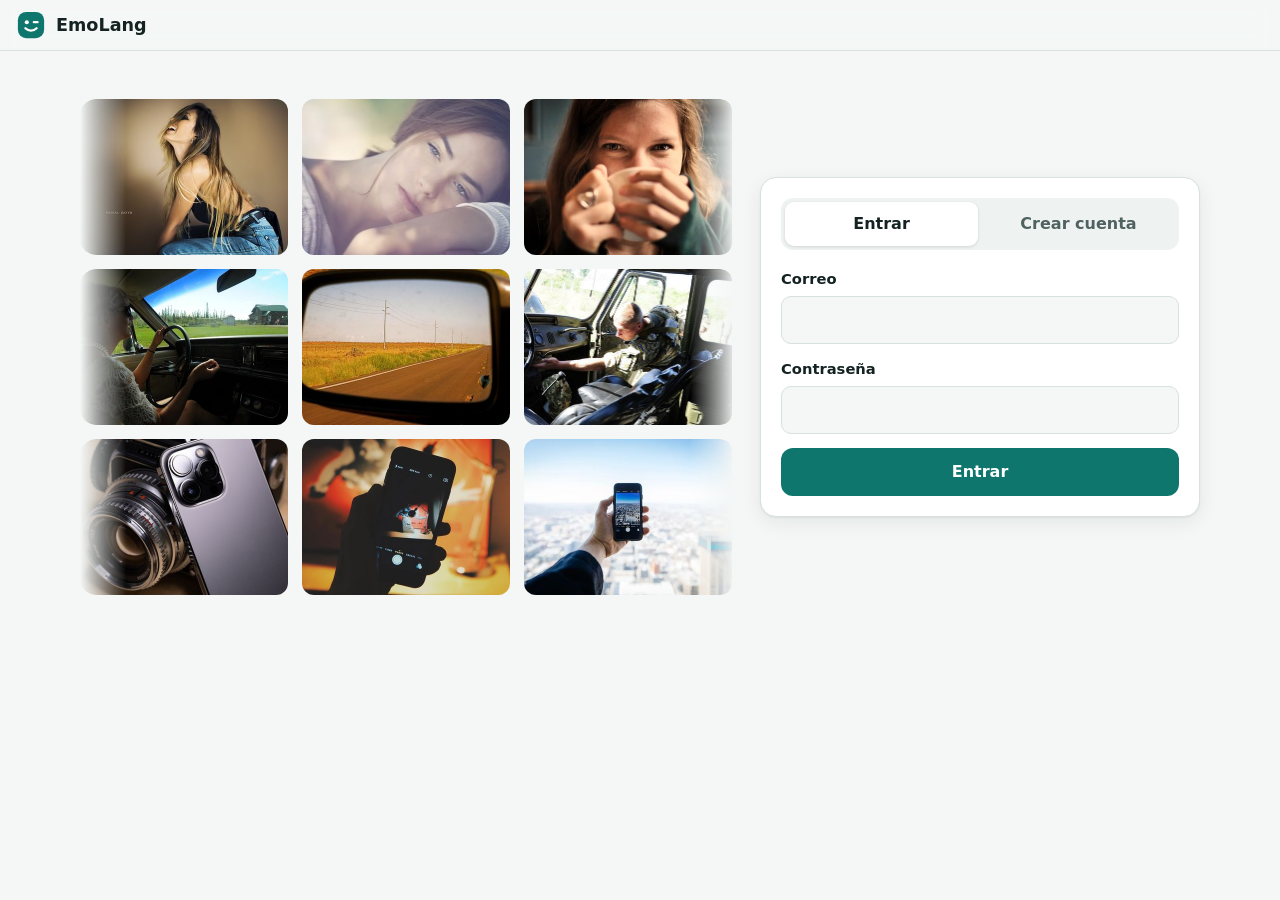
==== commit f27167a4: "Esfuerzo máximo por persona, página de inicio y avisos de voz - emolang/perfil.py: cada ejercicio se" ====
--- a/web/index.html
+++ b/web/index.html
@@ -129,6 +129,11 @@
           <span class="interruptor__pista" aria-hidden="true"></span>
           <span>Guía por voz <small>(útil al cerrar los ojos)</small></span>
         </label>
+        <div class="selector-voz" id="selector-voz" hidden>
+          <label for="opcion-voz-nombre">Voz</label>
+          <select id="opcion-voz-nombre"></select>
+          <button class="boton boton--texto boton--chico" id="probar-voz" type="button">Probar</button>
+        </div>
       </div>
 
       <section class="historial" id="historial">
--- a/web/estilos.css
+++ b/web/estilos.css
@@ -149,6 +149,13 @@
 .interruptor input:checked + .interruptor__pista::after { transform: translateX(18px); }
 .interruptor input:focus-visible + .interruptor__pista { outline: 3px solid var(--primario); outline-offset: 2px; }
 .interruptor small { color: var(--texto-suave); }
+.selector-voz { display: flex; flex-wrap: wrap; align-items: center; gap: 8px 10px; margin-top: 8px; }
+.selector-voz label { color: var(--texto-suave); font-size: .9rem; }
+.selector-voz select {
+  flex: 1 1 220px; max-width: 420px; min-height: 40px; padding: 6px 10px;
+  border: 1px solid var(--borde); border-radius: var(--radio-chico);
+  background: var(--superficie); color: var(--texto); font: inherit; font-size: .9rem;
+}
 
 .historial { margin-top: 28px; }
 .historial__cabeza { display: flex; align-items: center; justify-content: space-between; gap: 12px; margin-bottom: 10px; }
